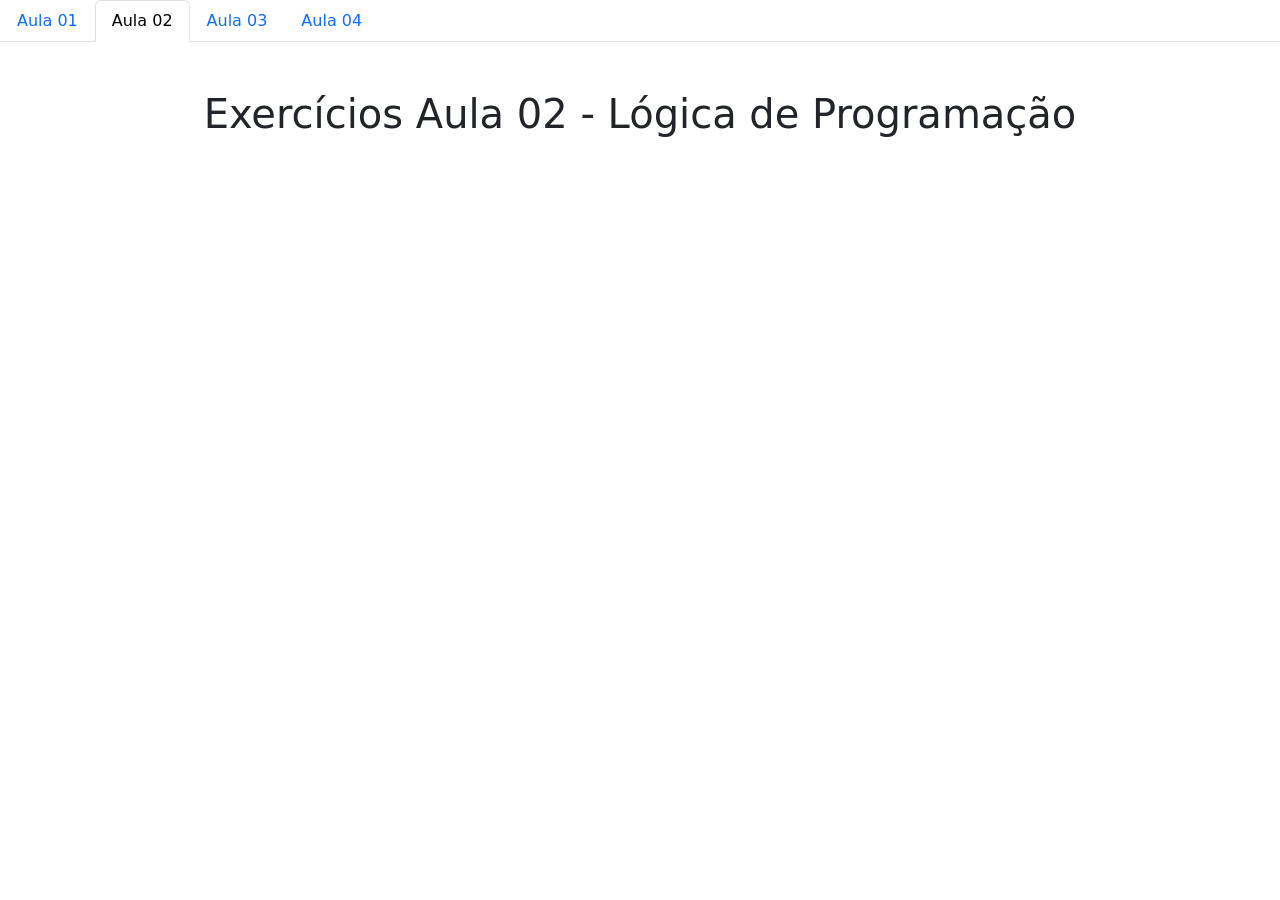
==== aula02.html @ 6010bf3a "Add files via upload" ====
<!DOCTYPE html>
<html lang="en">
<head>
    <meta charset="UTF-8">
    <meta name="viewport" content="width=device-width, initial-scale=1.0">
    <title>Gabaritos Lógica de Programação</title>
    <link href="https://cdn.jsdelivr.net/npm/bootstrap@5.3.0-alpha1/dist/css/bootstrap.min.css" rel="stylesheet">
    <style>
        .resposta {
            background-color: black;
            color: aqua;
            padding: 15px;
        }
    </style>
</head>
<body>

    <header>
        <ul class="nav nav-tabs">
            <li class="nav-item">
              <a class="nav-link " aria-current="page" href="index.html">Aula 01</a>
            </li>
            <li class="nav-item">
              <a class="nav-link active" href="aula02.html">Aula 02</a>
            </li>
            <li class="nav-item">
              <a class="nav-link" href="aula03.html">Aula 03</a>
            </li>
            <li class="nav-item">
              <a class="nav-link" href="aula04.html" tabindex="-1" >Aula 04</a>
            </li>
          </ul>
    </header>

    <main  class="container my-5">
        <h1 class="text-center mb-4">Exercícios Aula 02 - Lógica de Programação</h1>
    </main>
</body>
</html>
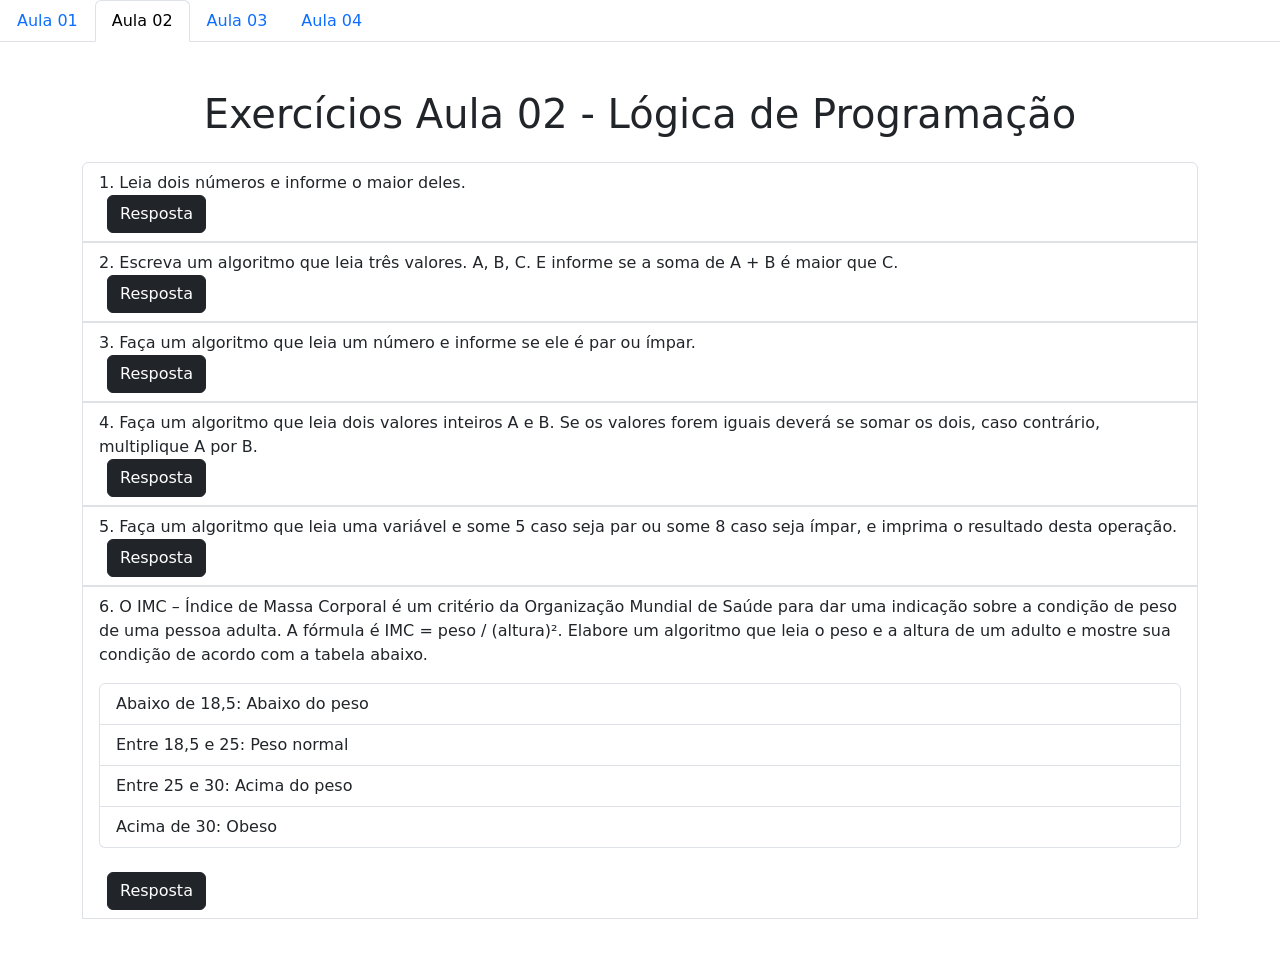
==== commit a6f602a6: "Update aula02.html" ====
--- a/aula02.html
+++ b/aula02.html
@@ -34,6 +34,70 @@
 
     <main  class="container my-5">
         <h1 class="text-center mb-4">Exercícios Aula 02 - Lógica de Programação</h1>
+
+        <ul class="list-group list-group-numbered">
+            <li class="list-group-item">Leia dois números e informe o maior deles.
+                <br>
+                <button class="btn btn-dark ms-2" onclick="mostrarResposta('q1')">Resposta</button>
+            </li> 
+            <div id="q1" class="resposta d-none">
+                <code>Em breve </code>
+            </div>
+
+            <li class="list-group-item">Escreva um algoritmo que leia três valores. A, B, C. E informe se a soma de A + B é maior que C.
+                <br>
+                <button class="btn btn-dark ms-2" onclick="mostrarResposta('q2')">Resposta</button>
+            </li>
+            <div id="q2" class="resposta d-none">
+                <code>Em breve </code>
+            </div>
+
+            <li class="list-group-item">Faça um algoritmo que leia um número e informe se ele é par ou ímpar.
+                <br>
+                <button class="btn btn-dark ms-2" onclick="mostrarResposta('q3')">Resposta</button>
+            </li>
+            <div id="q3" class="resposta d-none">
+                <code>Em breve </code>
+            </div>
+
+            <li class="list-group-item">Faça um algoritmo que leia dois valores inteiros A e B. Se os valores forem iguais deverá se somar os dois, caso contrário, multiplique A por B.
+                <br>
+                <button class="btn btn-dark ms-2" onclick="mostrarResposta('q4')">Resposta</button>
+            </li>
+            <div id="q4"class="resposta d-none">
+                <code>Em breve </code>
+            </div>
+
+            <li class="list-group-item">Faça um algoritmo que leia uma variável e some 5 caso seja par ou some 8 caso seja ímpar, e imprima o resultado desta operação.
+                <br>
+                <button class="btn btn-dark ms-2" onclick="mostrarResposta('q5')">Resposta</button>
+            </li>
+            <div id="q5" class="resposta d-none">
+                <code>Em breve </code>
+            </div>
+
+            <li class="list-group-item">O IMC – Índice de Massa Corporal é um critério da Organização Mundial de Saúde para dar uma indicação sobre a condição de peso de uma pessoa adulta. A fórmula é IMC = peso / (altura)². Elabore um algoritmo que leia o peso e a altura de um adulto e mostre sua condição de acordo com a tabela abaixo.
+                <ul class="list-group mt-3">
+                    <li class="list-group-item">Abaixo de 18,5: Abaixo do peso</li>
+                    <li class="list-group-item">Entre 18,5 e 25: Peso normal</li>
+                    <li class="list-group-item">Entre 25 e 30: Acima do peso</li>
+                    <li class="list-group-item">Acima de 30: Obeso</li>
+                </ul>
+                <br>
+                <button class="btn btn-dark ms-2" onclick="mostrarResposta('q6')">Resposta</button>
+            </li>
+            <div id="q6" class="resposta d-none">
+                <code>Em breve </code>
+            </div>
+        </ul>
     </main>
+    
+    <script src="https://cdn.jsdelivr.net/npm/bootstrap@5.3.0-alpha1/dist/js/bootstrap.bundle.min.js"></script>
+    <script>
+        function mostrarResposta(id) {
+            let divResposta = document.querySelector(`#${id}`);
+            divResposta.classList.remove('d-none');
+        }
+    </script>
 </body>
-</html>+</html>
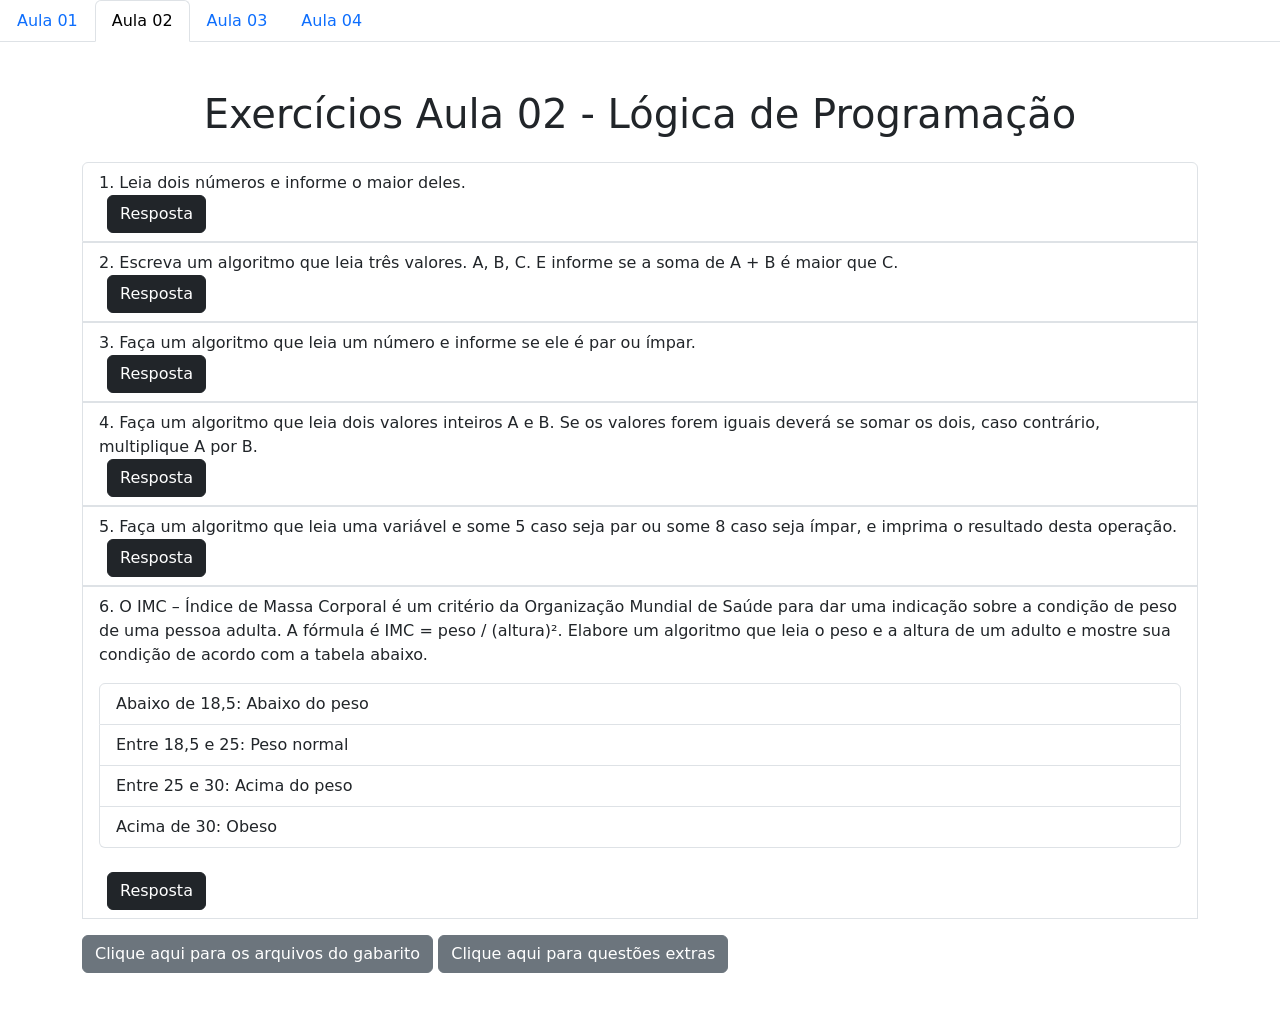
==== commit 33917ef3: "atualização links de download" ====
--- a/aula02.html
+++ b/aula02.html
@@ -41,7 +41,23 @@
                 <button class="btn btn-dark ms-2" onclick="mostrarResposta('q1')">Resposta</button>
             </li> 
             <div id="q1" class="resposta d-none">
-                <code>Em breve </code>
+                <pre>
+                   <code>
+                    let num1 = Number(prompt('Digite o primeiro número: '))
+                    let num2 = Number(prompt('Digite o segundo número: '))
+                    
+                    if (num1 > num2) {
+                        console.log(' O primeiro número é maior que o segundo')    
+                    }
+                    else if(num1 < num2){
+                        console.log(' O primeiro número é menor que o segundo')    
+                    }
+                    else {
+                        console.log(' O primeiro número é igual que o segundo')   
+                    }
+                </code> 
+                </pre>
+                
             </div>
 
             <li class="list-group-item">Escreva um algoritmo que leia três valores. A, B, C. E informe se a soma de A + B é maior que C.
@@ -49,7 +65,21 @@
                 <button class="btn btn-dark ms-2" onclick="mostrarResposta('q2')">Resposta</button>
             </li>
             <div id="q2" class="resposta d-none">
-                <code>Em breve </code>
+            <pre>
+            <code>
+                let A = Number(prompt('Digite o valor para A'))
+                let B = Number(prompt('Digite o valor para B'))
+                let C = Number(prompt('Digite o valor para C'))
+
+
+                if( (A+B) > C){
+                    console.log(`A soma de A (${A}) e de B (${B} É MAIOR que C(${C}))`)
+                }
+                else{
+                    console.log(`A soma de A (${A}) e de B (${B} NÃO É MAIOR que C(${C}))`)
+                }
+            </code>
+            </pre>
             </div>
 
             <li class="list-group-item">Faça um algoritmo que leia um número e informe se ele é par ou ímpar.
@@ -57,7 +87,15 @@
                 <button class="btn btn-dark ms-2" onclick="mostrarResposta('q3')">Resposta</button>
             </li>
             <div id="q3" class="resposta d-none">
-                <code>Em breve </code>
+                <pre><code>
+                    let num = Number(prompt('Digite um número'))
+                    if( num %2 == 0){
+                        alert('O número é par')
+                    }
+                    else{
+                        alert('O número é ímpar')
+                    }
+                </code></pre>
             </div>
 
             <li class="list-group-item">Faça um algoritmo que leia dois valores inteiros A e B. Se os valores forem iguais deverá se somar os dois, caso contrário, multiplique A por B.
@@ -65,7 +103,20 @@
                 <button class="btn btn-dark ms-2" onclick="mostrarResposta('q4')">Resposta</button>
             </li>
             <div id="q4"class="resposta d-none">
-                <code>Em breve </code>
+                <pre><code>
+                    
+                let A = Number(prompt('Digite o valor para A'))
+                let B = Number(prompt('Digite o valor para B'))
+
+
+                if( A == B ){
+                    console.log(A + B)
+                }
+                else{
+                    console.log( A * B)
+                }
+
+                </code></pre>
             </div>
 
             <li class="list-group-item">Faça um algoritmo que leia uma variável e some 5 caso seja par ou some 8 caso seja ímpar, e imprima o resultado desta operação.
@@ -73,7 +124,18 @@
                 <button class="btn btn-dark ms-2" onclick="mostrarResposta('q5')">Resposta</button>
             </li>
             <div id="q5" class="resposta d-none">
-                <code>Em breve </code>
+                <pre><code>
+                    let num = Number(prompt('Digite um número'))
+
+                    if( num % 2 == 0){
+                        num += 5
+                    }
+                    else{
+                        num += 8
+                    }
+
+                    alert(num)
+                </code></pre>
             </div>
 
             <li class="list-group-item">O IMC – Índice de Massa Corporal é um critério da Organização Mundial de Saúde para dar uma indicação sobre a condição de peso de uma pessoa adulta. A fórmula é IMC = peso / (altura)². Elabore um algoritmo que leia o peso e a altura de um adulto e mostre sua condição de acordo com a tabela abaixo.
@@ -87,12 +149,41 @@
                 <button class="btn btn-dark ms-2" onclick="mostrarResposta('q6')">Resposta</button>
             </li>
             <div id="q6" class="resposta d-none">
-                <code>Em breve </code>
+                <pre>
+                    <code>
+                        let peso = Number(prompt( 'Digite seu peso em kg: ')) 
+                        let altura = Number(prompt( 'Digite sua altura em metros: ')) 
+
+                        // Calcular o IMC
+                        let imc = peso / (altura * altura) 
+
+                        // Determinar a condição com base no IMC calculado
+                        let condicao = '' 
+                        if (imc < 18.5) {
+                            condicao =  'Abaixo do peso ' 
+                        } else if (imc >= 18.5 && imc < 25) {
+                            condicao =  'Peso normal ' 
+                        } else if (imc >= 25 && imc < 30) {
+                            condicao =  'Acima do peso ' 
+                        } else {
+                            condicao =  'Obeso ' 
+                        }
+
+                        // Exibir a condição do IMC
+                        alert(`Seu IMC é ${imc} e você está ${condicao}`) 
+                    </code>
+                </pre>
             </div>
         </ul>
+        <a href="https://drive.google.com/drive/u/0/folders/1mz_DJEIKPDlGqYnvqx3fXQ55PzumGs5b" class="btn btn-secondary mt-3 " target="_blank">Clique aqui para os arquivos do gabarito</a>
+        <a href="https://drive.google.com/file/d/1n8OeVSGGVE3bIRVtVlSzVM6uhoS3aioa/view?usp=sharing"  class="btn btn-secondary mt-3 " target="_blank">Clique aqui para questões extras</a>
     </main>
     
     <script src="https://cdn.jsdelivr.net/npm/bootstrap@5.3.0-alpha1/dist/js/bootstrap.bundle.min.js"></script>
+
+   
+
+</main>
     <script>
         function mostrarResposta(id) {
             let divResposta = document.querySelector(`#${id}`);
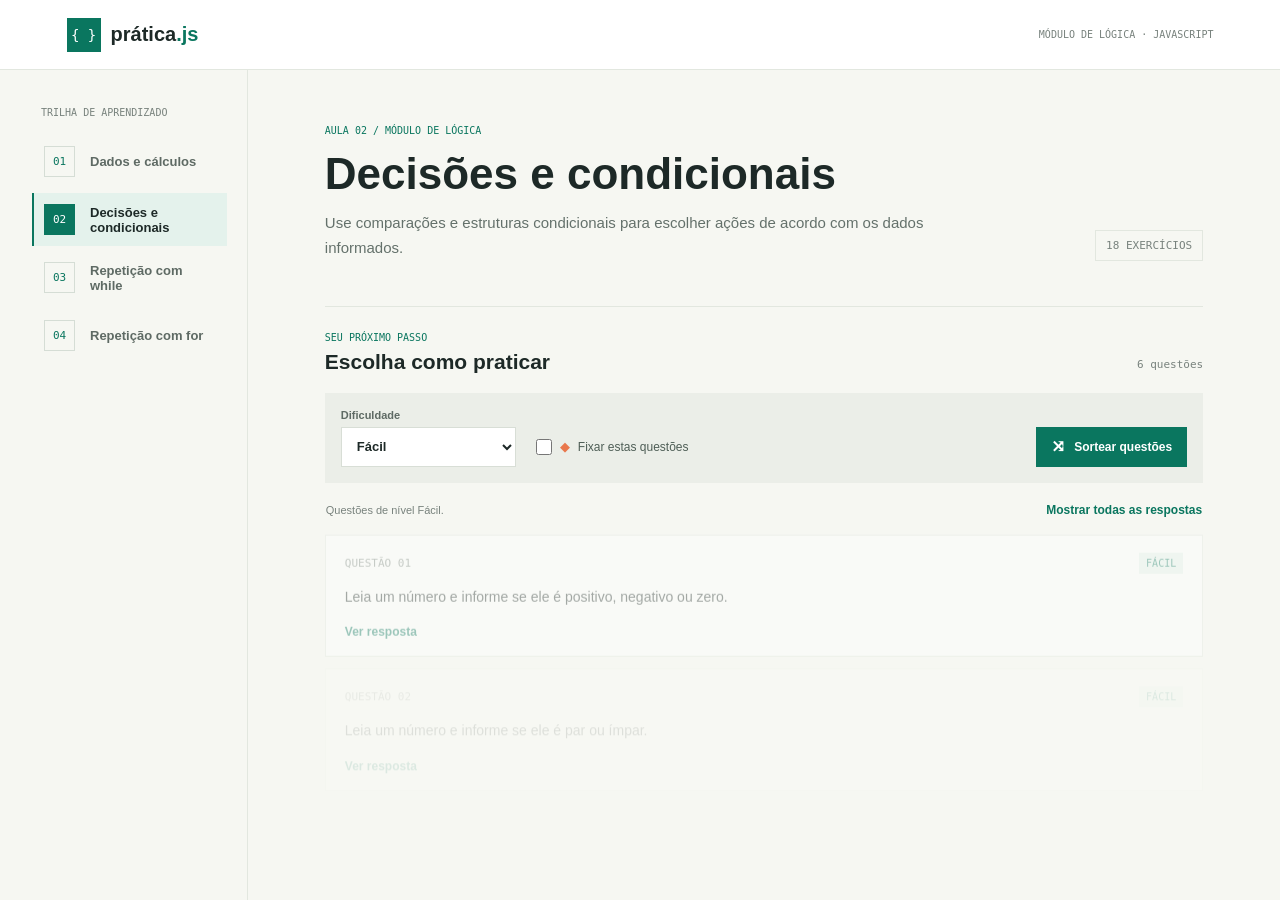
==== commit de757078: "feat: adicionar trilha de exercícios por dificuldade" ====
--- a/aula02.html
+++ b/aula02.html
@@ -1,194 +1,12 @@
 <!DOCTYPE html>
-<html lang="en">
+<html lang="pt-BR">
 <head>
-    <meta charset="UTF-8">
-    <meta name="viewport" content="width=device-width, initial-scale=1.0">
-    <title>Gabaritos Lógica de Programação</title>
-    <link href="https://cdn.jsdelivr.net/npm/bootstrap@5.3.0-alpha1/dist/css/bootstrap.min.css" rel="stylesheet">
-    <style>
-        .resposta {
-            background-color: black;
-            color: aqua;
-            padding: 15px;
-        }
-    </style>
+  <meta charset="UTF-8">
+  <meta http-equiv="refresh" content="0; url=index.html#aula02">
+  <meta name="viewport" content="width=device-width, initial-scale=1.0">
+  <title>Aula 02 | Prática JS</title>
 </head>
 <body>
-
-    <header>
-        <ul class="nav nav-tabs">
-            <li class="nav-item">
-              <a class="nav-link " aria-current="page" href="index.html">Aula 01</a>
-            </li>
-            <li class="nav-item">
-              <a class="nav-link active" href="aula02.html">Aula 02</a>
-            </li>
-            <li class="nav-item">
-              <a class="nav-link" href="aula03.html">Aula 03</a>
-            </li>
-            <li class="nav-item">
-              <a class="nav-link" href="aula04.html" tabindex="-1" >Aula 04</a>
-            </li>
-          </ul>
-    </header>
-
-    <main  class="container my-5">
-        <h1 class="text-center mb-4">Exercícios Aula 02 - Lógica de Programação</h1>
-
-        <ul class="list-group list-group-numbered">
-            <li class="list-group-item">Leia dois números e informe o maior deles.
-                <br>
-                <button class="btn btn-dark ms-2" onclick="mostrarResposta('q1')">Resposta</button>
-            </li> 
-            <div id="q1" class="resposta d-none">
-                <pre>
-                   <code>
-                    let num1 = Number(prompt('Digite o primeiro número: '))
-                    let num2 = Number(prompt('Digite o segundo número: '))
-                    
-                    if (num1 > num2) {
-                        console.log(' O primeiro número é maior que o segundo')    
-                    }
-                    else if(num1 < num2){
-                        console.log(' O primeiro número é menor que o segundo')    
-                    }
-                    else {
-                        console.log(' O primeiro número é igual que o segundo')   
-                    }
-                </code> 
-                </pre>
-                
-            </div>
-
-            <li class="list-group-item">Escreva um algoritmo que leia três valores. A, B, C. E informe se a soma de A + B é maior que C.
-                <br>
-                <button class="btn btn-dark ms-2" onclick="mostrarResposta('q2')">Resposta</button>
-            </li>
-            <div id="q2" class="resposta d-none">
-            <pre>
-            <code>
-                let A = Number(prompt('Digite o valor para A'))
-                let B = Number(prompt('Digite o valor para B'))
-                let C = Number(prompt('Digite o valor para C'))
-
-
-                if( (A+B) > C){
-                    console.log(`A soma de A (${A}) e de B (${B} É MAIOR que C(${C}))`)
-                }
-                else{
-                    console.log(`A soma de A (${A}) e de B (${B} NÃO É MAIOR que C(${C}))`)
-                }
-            </code>
-            </pre>
-            </div>
-
-            <li class="list-group-item">Faça um algoritmo que leia um número e informe se ele é par ou ímpar.
-                <br>
-                <button class="btn btn-dark ms-2" onclick="mostrarResposta('q3')">Resposta</button>
-            </li>
-            <div id="q3" class="resposta d-none">
-                <pre><code>
-                    let num = Number(prompt('Digite um número'))
-                    if( num %2 == 0){
-                        alert('O número é par')
-                    }
-                    else{
-                        alert('O número é ímpar')
-                    }
-                </code></pre>
-            </div>
-
-            <li class="list-group-item">Faça um algoritmo que leia dois valores inteiros A e B. Se os valores forem iguais deverá se somar os dois, caso contrário, multiplique A por B.
-                <br>
-                <button class="btn btn-dark ms-2" onclick="mostrarResposta('q4')">Resposta</button>
-            </li>
-            <div id="q4"class="resposta d-none">
-                <pre><code>
-                    
-                let A = Number(prompt('Digite o valor para A'))
-                let B = Number(prompt('Digite o valor para B'))
-
-
-                if( A == B ){
-                    console.log(A + B)
-                }
-                else{
-                    console.log( A * B)
-                }
-
-                </code></pre>
-            </div>
-
-            <li class="list-group-item">Faça um algoritmo que leia uma variável e some 5 caso seja par ou some 8 caso seja ímpar, e imprima o resultado desta operação.
-                <br>
-                <button class="btn btn-dark ms-2" onclick="mostrarResposta('q5')">Resposta</button>
-            </li>
-            <div id="q5" class="resposta d-none">
-                <pre><code>
-                    let num = Number(prompt('Digite um número'))
-
-                    if( num % 2 == 0){
-                        num += 5
-                    }
-                    else{
-                        num += 8
-                    }
-
-                    alert(num)
-                </code></pre>
-            </div>
-
-            <li class="list-group-item">O IMC – Índice de Massa Corporal é um critério da Organização Mundial de Saúde para dar uma indicação sobre a condição de peso de uma pessoa adulta. A fórmula é IMC = peso / (altura)². Elabore um algoritmo que leia o peso e a altura de um adulto e mostre sua condição de acordo com a tabela abaixo.
-                <ul class="list-group mt-3">
-                    <li class="list-group-item">Abaixo de 18,5: Abaixo do peso</li>
-                    <li class="list-group-item">Entre 18,5 e 25: Peso normal</li>
-                    <li class="list-group-item">Entre 25 e 30: Acima do peso</li>
-                    <li class="list-group-item">Acima de 30: Obeso</li>
-                </ul>
-                <br>
-                <button class="btn btn-dark ms-2" onclick="mostrarResposta('q6')">Resposta</button>
-            </li>
-            <div id="q6" class="resposta d-none">
-                <pre>
-                    <code>
-                        let peso = Number(prompt( 'Digite seu peso em kg: ')) 
-                        let altura = Number(prompt( 'Digite sua altura em metros: ')) 
-
-                        // Calcular o IMC
-                        let imc = peso / (altura * altura) 
-
-                        // Determinar a condição com base no IMC calculado
-                        let condicao = '' 
-                        if (imc < 18.5) {
-                            condicao =  'Abaixo do peso ' 
-                        } else if (imc >= 18.5 && imc < 25) {
-                            condicao =  'Peso normal ' 
-                        } else if (imc >= 25 && imc < 30) {
-                            condicao =  'Acima do peso ' 
-                        } else {
-                            condicao =  'Obeso ' 
-                        }
-
-                        // Exibir a condição do IMC
-                        alert(`Seu IMC é ${imc} e você está ${condicao}`) 
-                    </code>
-                </pre>
-            </div>
-        </ul>
-        <a href="https://drive.google.com/drive/u/0/folders/1mz_DJEIKPDlGqYnvqx3fXQ55PzumGs5b" class="btn btn-secondary mt-3 " target="_blank">Clique aqui para os arquivos do gabarito</a>
-        <a href="https://drive.google.com/file/d/1n8OeVSGGVE3bIRVtVlSzVM6uhoS3aioa/view?usp=sharing"  class="btn btn-secondary mt-3 " target="_blank">Clique aqui para questões extras</a>
-    </main>
-    
-    <script src="https://cdn.jsdelivr.net/npm/bootstrap@5.3.0-alpha1/dist/js/bootstrap.bundle.min.js"></script>
-
-   
-
-</main>
-    <script>
-        function mostrarResposta(id) {
-            let divResposta = document.querySelector(`#${id}`);
-            divResposta.classList.remove('d-none');
-        }
-    </script>
+  <p>Redirecionando para a <a href="index.html#aula02">Aula 02</a>...</p>
 </body>
-</html>
+</html>
